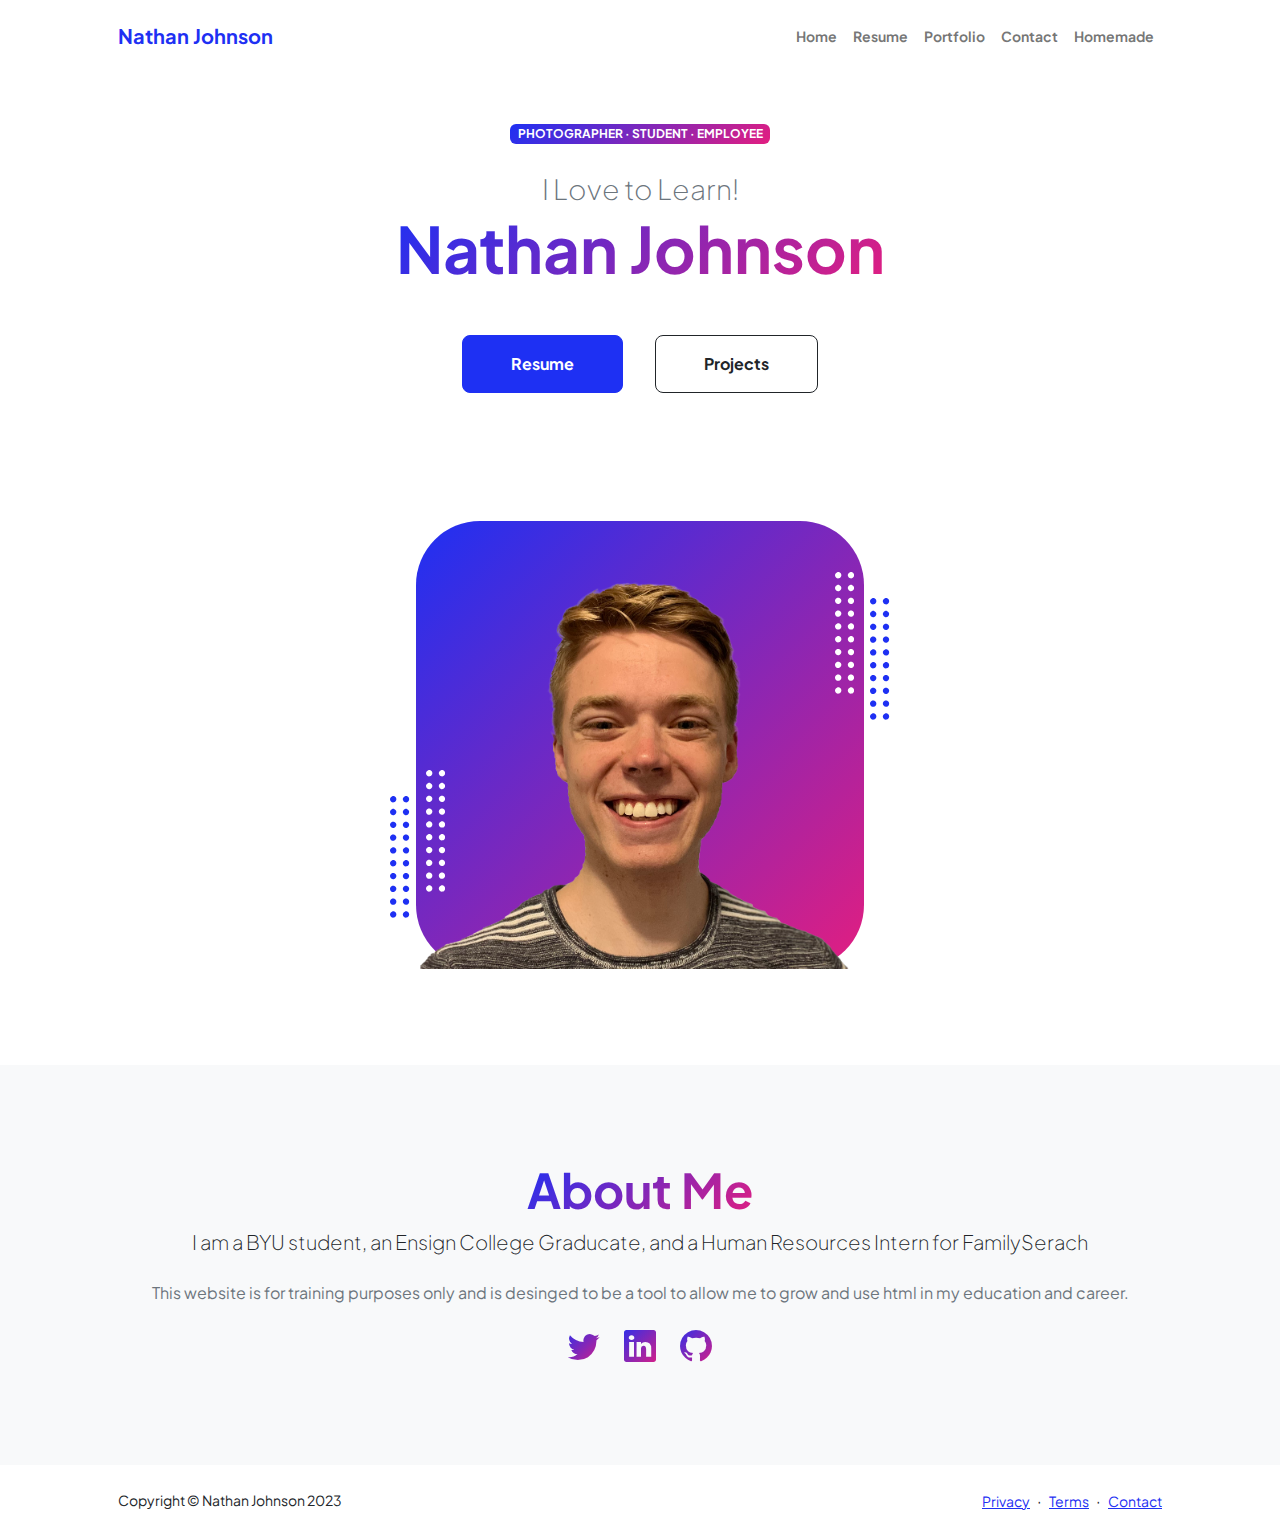
==== index.html @ 49709567 "Add files via upload" ====
<!DOCTYPE html>
<html lang="en">
    <head>
        <meta charset="utf-8" />
        <meta name="viewport" content="width=device-width, initial-scale=1, shrink-to-fit=no" />
        <meta name="description" content="" />
        <meta name="author" content="" />
        <title>Nathan Johnson</title>
        <!-- Favicon-->
        <link rel="icon" type="image/x-icon" href="assets/favicon.ico" />
        <!-- Custom Google font-->
        <link rel="preconnect" href="https://fonts.googleapis.com" />
        <link rel="preconnect" href="https://fonts.gstatic.com" crossorigin />
        <link href="https://fonts.googleapis.com/css2?family=Plus+Jakarta+Sans:wght@100;200;300;400;500;600;700;800;900&amp;display=swap" rel="stylesheet" />
        <!-- Bootstrap icons-->
        <link href="https://cdn.jsdelivr.net/npm/bootstrap-icons@1.8.1/font/bootstrap-icons.css" rel="stylesheet" />
        <!-- Core theme CSS (includes Bootstrap)-->
        <link href="css/styles.css" rel="stylesheet" />
    </head>
    <body class="d-flex flex-column h-100">
        <main class="flex-shrink-0">
            <!-- Navigation-->
            <nav class="navbar navbar-expand-lg navbar-light bg-white py-3">
                <div class="container px-5">
                    <a class="navbar-brand" href="index.html"><span class="fw-bolder text-primary">Nathan Johnson</span></a>
                    <button class="navbar-toggler" type="button" data-bs-toggle="collapse" data-bs-target="#navbarSupportedContent" aria-controls="navbarSupportedContent" aria-expanded="false" aria-label="Toggle navigation"><span class="navbar-toggler-icon"></span></button>
                    <div class="collapse navbar-collapse" id="navbarSupportedContent">
                        <ul class="navbar-nav ms-auto mb-2 mb-lg-0 small fw-bolder">
                            <li class="nav-item"><a class="nav-link" href="index.html">Home</a></li>
                            <li class="nav-item"><a class="nav-link" href="resume.html">Resume</a></li>
                            <li class="nav-item"><a class="nav-link" href="projects.html">Portfolio</a></li>
                            <li class="nav-item"><a class="nav-link" href="contact.html">Contact</a></li>
                            <li class="nav-item"><a class="nav-link" href="homemade.html">Homemade</a></li>
                        </ul>
                    </div>
                </div>
            </nav>
            <!-- Header-->
            <header class="py-5">
                <div class="container px-5 pb-5">
                    <div class="row gx-5 align-items-center">
                        <div class="col-xxl-5">
                            <!-- Header text content-->
                            <div class="text-center text-xxl-start">
                                <div class="badge bg-gradient-primary-to-secondary text-white mb-4"><div class="text-uppercase">Photographer &middot; Student &middot; Employee</div></div>
                                <div class="fs-3 fw-light text-muted">I Love to Learn!</div>
                                <h1 class="display-3 fw-bolder mb-5"><span class="text-gradient d-inline">Nathan Johnson</span></h1>
                                <div class="d-grid gap-3 d-sm-flex justify-content-sm-center justify-content-xxl-start mb-3">
                                    <a class="btn btn-primary btn-lg px-5 py-3 me-sm-3 fs-6 fw-bolder" href="resume.html">Resume</a>
                                    <a class="btn btn-outline-dark btn-lg px-5 py-3 fs-6 fw-bolder" href="projects.html">Projects</a>
                                </div>
                            </div>
                        </div>
                        <div class="col-xxl-7">
                            <!-- Header profile picture-->
                            <div class="d-flex justify-content-center mt-5 mt-xxl-0">
                                <div class="profile bg-gradient-primary-to-secondary">
                                    <!-- TIP: For best results, use a photo with a transparent background like the demo example below-->
                                    <!-- Watch a tutorial on how to do this on YouTube (link)-->
                                    <img class="profile-img" src="assets/Photo-of-Nathan-02.png" alt="..." />
                                    <div class="dots-1">
                                        <!-- SVG Dots-->
                                        <svg version="1.1" xmlns="http://www.w3.org/2000/svg" xmlns:xlink="http://www.w3.org/1999/xlink" x="0px" y="0px" viewBox="0 0 191.6 1215.4" style="enable-background: new 0 0 191.6 1215.4" xml:space="preserve">
                                            <g transform="translate(0.000000,1280.000000) scale(0.100000,-0.100000)">
                                                <path d="M227.7,12788.6c-105-35-200-141-222-248c-43-206,163-412,369-369c155,32,275,190,260,339c-11,105-90,213-190,262        C383.7,12801.6,289.7,12808.6,227.7,12788.6z"></path>
                                                <path d="M1507.7,12788.6c-151-50-253-216-222-362c25-119,136-230,254-255c194-41,395,142,375,339c-11,105-90,213-190,262        C1663.7,12801.6,1569.7,12808.6,1507.7,12788.6z"></path>
                                                <path d="M227.7,11508.6c-105-35-200-141-222-248c-43-206,163-412,369-369c155,32,275,190,260,339c-11,105-90,213-190,262        C383.7,11521.6,289.7,11528.6,227.7,11508.6z"></path>
                                                <path d="M1507.7,11508.6c-151-50-253-216-222-362c25-119,136-230,254-255c194-41,395,142,375,339c-11,105-90,213-190,262        C1663.7,11521.6,1569.7,11528.6,1507.7,11508.6z"></path>
                                                <path d="M227.7,10228.6c-105-35-200-141-222-248c-43-206,163-412,369-369c155,32,275,190,260,339c-11,105-90,213-190,262        C383.7,10241.6,289.7,10248.6,227.7,10228.6z"></path>
                                                <path d="M1507.7,10228.6c-105-35-200-141-222-248c-43-206,163-412,369-369c155,32,275,190,260,339c-11,105-90,213-190,262        C1663.7,10241.6,1569.7,10248.6,1507.7,10228.6z"></path>
                                                <path d="M227.7,8948.6c-105-35-200-141-222-248c-43-206,163-412,369-369c155,32,275,190,260,339c-11,105-90,213-190,262        C383.7,8961.6,289.7,8968.6,227.7,8948.6z"></path>
                                                <path d="M1507.7,8948.6c-105-35-200-141-222-248c-43-206,163-412,369-369c155,32,275,190,260,339c-11,105-90,213-190,262        C1663.7,8961.6,1569.7,8968.6,1507.7,8948.6z"></path>
                                                <path d="M227.7,7668.6c-105-35-200-141-222-248c-43-206,163-412,369-369c155,32,275,190,260,339c-11,105-90,213-190,262        C383.7,7681.6,289.7,7688.6,227.7,7668.6z"></path>
                                                <path d="M1507.7,7668.6c-105-35-200-141-222-248c-43-206,163-412,369-369c155,32,275,190,260,339c-11,105-90,213-190,262        C1663.7,7681.6,1569.7,7688.6,1507.7,7668.6z"></path>
                                                <path d="M227.7,6388.6c-105-35-200-141-222-248c-43-206,163-412,369-369c155,32,275,190,260,339c-11,105-90,213-190,262        C383.7,6401.6,289.7,6408.6,227.7,6388.6z"></path>
                                                <path d="M1507.7,6388.6c-105-35-200-141-222-248c-43-206,163-412,369-369c155,32,275,190,260,339c-11,105-90,213-190,262        C1663.7,6401.6,1569.7,6408.6,1507.7,6388.6z"></path>
                                                <path d="M227.7,5108.6c-105-35-200-141-222-248c-43-206,163-412,369-369c155,32,275,190,260,339c-11,105-90,213-190,262        C383.7,5121.6,289.7,5128.6,227.7,5108.6z"></path>
                                                <path d="M1507.7,5108.6c-105-35-200-141-222-248c-43-206,163-412,369-369c155,32,275,190,260,339c-11,105-90,213-190,262        C1663.7,5121.6,1569.7,5128.6,1507.7,5108.6z"></path>
                                                <path d="M227.7,3828.6c-105-35-200-141-222-248c-43-206,163-412,369-369c155,32,275,190,260,339c-11,105-90,213-190,262        C383.7,3841.6,289.7,3848.6,227.7,3828.6z"></path>
                                                <path d="M1507.7,3828.6c-105-35-200-141-222-248c-43-206,163-412,369-369c155,32,275,190,260,339c-11,105-90,213-190,262        C1663.7,3841.6,1569.7,3848.6,1507.7,3828.6z"></path>
                                                <path d="M227.7,2548.6c-105-35-200-141-222-248c-43-206,163-412,369-369c155,32,275,190,260,339c-11,105-90,213-190,262        C383.7,2561.6,289.7,2568.6,227.7,2548.6z"></path>
                                                <path d="M1507.7,2548.6c-105-35-200-141-222-248c-43-206,163-412,369-369c155,32,275,190,260,339c-11,105-90,213-190,262        C1663.7,2561.6,1569.7,2568.6,1507.7,2548.6z"></path>
                                                <path d="M227.7,1268.6c-105-35-200-141-222-248c-43-206,163-412,369-369c155,32,275,190,260,339c-11,105-90,213-190,262        C383.7,1281.6,289.7,1288.6,227.7,1268.6z"></path>
                                                <path d="M1507.7,1268.6c-105-35-200-141-222-248c-43-206,163-412,369-369c155,32,275,190,260,339c-11,105-90,213-190,262        C1663.7,1281.6,1569.7,1288.6,1507.7,1268.6z"></path>
                                            </g>
                                        </svg>
                                        <!-- END of SVG dots-->
                                    </div>
                                    <div class="dots-2">
                                        <!-- SVG Dots-->
                                        <svg version="1.1" xmlns="http://www.w3.org/2000/svg" xmlns:xlink="http://www.w3.org/1999/xlink" x="0px" y="0px" viewBox="0 0 191.6 1215.4" style="enable-background: new 0 0 191.6 1215.4" xml:space="preserve">
                                            <g transform="translate(0.000000,1280.000000) scale(0.100000,-0.100000)">
                                                <path d="M227.7,12788.6c-105-35-200-141-222-248c-43-206,163-412,369-369c155,32,275,190,260,339c-11,105-90,213-190,262        C383.7,12801.6,289.7,12808.6,227.7,12788.6z"></path>
                                                <path d="M1507.7,12788.6c-151-50-253-216-222-362c25-119,136-230,254-255c194-41,395,142,375,339c-11,105-90,213-190,262        C1663.7,12801.6,1569.7,12808.6,1507.7,12788.6z"></path>
                                                <path d="M227.7,11508.6c-105-35-200-141-222-248c-43-206,163-412,369-369c155,32,275,190,260,339c-11,105-90,213-190,262        C383.7,11521.6,289.7,11528.6,227.7,11508.6z"></path>
                                                <path d="M1507.7,11508.6c-151-50-253-216-222-362c25-119,136-230,254-255c194-41,395,142,375,339c-11,105-90,213-190,262        C1663.7,11521.6,1569.7,11528.6,1507.7,11508.6z"></path>
                                                <path d="M227.7,10228.6c-105-35-200-141-222-248c-43-206,163-412,369-369c155,32,275,190,260,339c-11,105-90,213-190,262        C383.7,10241.6,289.7,10248.6,227.7,10228.6z"></path>
                                                <path d="M1507.7,10228.6c-105-35-200-141-222-248c-43-206,163-412,369-369c155,32,275,190,260,339c-11,105-90,213-190,262        C1663.7,10241.6,1569.7,10248.6,1507.7,10228.6z"></path>
                                                <path d="M227.7,8948.6c-105-35-200-141-222-248c-43-206,163-412,369-369c155,32,275,190,260,339c-11,105-90,213-190,262        C383.7,8961.6,289.7,8968.6,227.7,8948.6z"></path>
                                                <path d="M1507.7,8948.6c-105-35-200-141-222-248c-43-206,163-412,369-369c155,32,275,190,260,339c-11,105-90,213-190,262        C1663.7,8961.6,1569.7,8968.6,1507.7,8948.6z"></path>
                                                <path d="M227.7,7668.6c-105-35-200-141-222-248c-43-206,163-412,369-369c155,32,275,190,260,339c-11,105-90,213-190,262        C383.7,7681.6,289.7,7688.6,227.7,7668.6z"></path>
                                                <path d="M1507.7,7668.6c-105-35-200-141-222-248c-43-206,163-412,369-369c155,32,275,190,260,339c-11,105-90,213-190,262        C1663.7,7681.6,1569.7,7688.6,1507.7,7668.6z"></path>
                                                <path d="M227.7,6388.6c-105-35-200-141-222-248c-43-206,163-412,369-369c155,32,275,190,260,339c-11,105-90,213-190,262        C383.7,6401.6,289.7,6408.6,227.7,6388.6z"></path>
                                                <path d="M1507.7,6388.6c-105-35-200-141-222-248c-43-206,163-412,369-369c155,32,275,190,260,339c-11,105-90,213-190,262        C1663.7,6401.6,1569.7,6408.6,1507.7,6388.6z"></path>
                                                <path d="M227.7,5108.6c-105-35-200-141-222-248c-43-206,163-412,369-369c155,32,275,190,260,339c-11,105-90,213-190,262        C383.7,5121.6,289.7,5128.6,227.7,5108.6z"></path>
                                                <path d="M1507.7,5108.6c-105-35-200-141-222-248c-43-206,163-412,369-369c155,32,275,190,260,339c-11,105-90,213-190,262        C1663.7,5121.6,1569.7,5128.6,1507.7,5108.6z"></path>
                                                <path d="M227.7,3828.6c-105-35-200-141-222-248c-43-206,163-412,369-369c155,32,275,190,260,339c-11,105-90,213-190,262        C383.7,3841.6,289.7,3848.6,227.7,3828.6z"></path>
                                                <path d="M1507.7,3828.6c-105-35-200-141-222-248c-43-206,163-412,369-369c155,32,275,190,260,339c-11,105-90,213-190,262        C1663.7,3841.6,1569.7,3848.6,1507.7,3828.6z"></path>
                                                <path d="M227.7,2548.6c-105-35-200-141-222-248c-43-206,163-412,369-369c155,32,275,190,260,339c-11,105-90,213-190,262        C383.7,2561.6,289.7,2568.6,227.7,2548.6z"></path>
                                                <path d="M1507.7,2548.6c-105-35-200-141-222-248c-43-206,163-412,369-369c155,32,275,190,260,339c-11,105-90,213-190,262        C1663.7,2561.6,1569.7,2568.6,1507.7,2548.6z"></path>
                                                <path d="M227.7,1268.6c-105-35-200-141-222-248c-43-206,163-412,369-369c155,32,275,190,260,339c-11,105-90,213-190,262        C383.7,1281.6,289.7,1288.6,227.7,1268.6z"></path>
                                                <path d="M1507.7,1268.6c-105-35-200-141-222-248c-43-206,163-412,369-369c155,32,275,190,260,339c-11,105-90,213-190,262        C1663.7,1281.6,1569.7,1288.6,1507.7,1268.6z"></path>
                                            </g>
                                        </svg>
                                        <!-- END of SVG dots-->
                                    </div>
                                    <div class="dots-3">
                                        <!-- SVG Dots-->
                                        <svg version="1.1" xmlns="http://www.w3.org/2000/svg" xmlns:xlink="http://www.w3.org/1999/xlink" x="0px" y="0px" viewBox="0 0 191.6 1215.4" style="enable-background: new 0 0 191.6 1215.4" xml:space="preserve">
                                            <g transform="translate(0.000000,1280.000000) scale(0.100000,-0.100000)">
                                                <path d="M227.7,12788.6c-105-35-200-141-222-248c-43-206,163-412,369-369c155,32,275,190,260,339c-11,105-90,213-190,262        C383.7,12801.6,289.7,12808.6,227.7,12788.6z"></path>
                                                <path d="M1507.7,12788.6c-151-50-253-216-222-362c25-119,136-230,254-255c194-41,395,142,375,339c-11,105-90,213-190,262        C1663.7,12801.6,1569.7,12808.6,1507.7,12788.6z"></path>
                                                <path d="M227.7,11508.6c-105-35-200-141-222-248c-43-206,163-412,369-369c155,32,275,190,260,339c-11,105-90,213-190,262        C383.7,11521.6,289.7,11528.6,227.7,11508.6z"></path>
                                                <path d="M1507.7,11508.6c-151-50-253-216-222-362c25-119,136-230,254-255c194-41,395,142,375,339c-11,105-90,213-190,262        C1663.7,11521.6,1569.7,11528.6,1507.7,11508.6z"></path>
                                                <path d="M227.7,10228.6c-105-35-200-141-222-248c-43-206,163-412,369-369c155,32,275,190,260,339c-11,105-90,213-190,262        C383.7,10241.6,289.7,10248.6,227.7,10228.6z"></path>
                                                <path d="M1507.7,10228.6c-105-35-200-141-222-248c-43-206,163-412,369-369c155,32,275,190,260,339c-11,105-90,213-190,262        C1663.7,10241.6,1569.7,10248.6,1507.7,10228.6z"></path>
                                                <path d="M227.7,8948.6c-105-35-200-141-222-248c-43-206,163-412,369-369c155,32,275,190,260,339c-11,105-90,213-190,262        C383.7,8961.6,289.7,8968.6,227.7,8948.6z"></path>
                                                <path d="M1507.7,8948.6c-105-35-200-141-222-248c-43-206,163-412,369-369c155,32,275,190,260,339c-11,105-90,213-190,262        C1663.7,8961.6,1569.7,8968.6,1507.7,8948.6z"></path>
                                                <path d="M227.7,7668.6c-105-35-200-141-222-248c-43-206,163-412,369-369c155,32,275,190,260,339c-11,105-90,213-190,262        C383.7,7681.6,289.7,7688.6,227.7,7668.6z"></path>
                                                <path d="M1507.7,7668.6c-105-35-200-141-222-248c-43-206,163-412,369-369c155,32,275,190,260,339c-11,105-90,213-190,262        C1663.7,7681.6,1569.7,7688.6,1507.7,7668.6z"></path>
                                                <path d="M227.7,6388.6c-105-35-200-141-222-248c-43-206,163-412,369-369c155,32,275,190,260,339c-11,105-90,213-190,262        C383.7,6401.6,289.7,6408.6,227.7,6388.6z"></path>
                                                <path d="M1507.7,6388.6c-105-35-200-141-222-248c-43-206,163-412,369-369c155,32,275,190,260,339c-11,105-90,213-190,262        C1663.7,6401.6,1569.7,6408.6,1507.7,6388.6z"></path>
                                                <path d="M227.7,5108.6c-105-35-200-141-222-248c-43-206,163-412,369-369c155,32,275,190,260,339c-11,105-90,213-190,262        C383.7,5121.6,289.7,5128.6,227.7,5108.6z"></path>
                                                <path d="M1507.7,5108.6c-105-35-200-141-222-248c-43-206,163-412,369-369c155,32,275,190,260,339c-11,105-90,213-190,262        C1663.7,5121.6,1569.7,5128.6,1507.7,5108.6z"></path>
                                                <path d="M227.7,3828.6c-105-35-200-141-222-248c-43-206,163-412,369-369c155,32,275,190,260,339c-11,105-90,213-190,262        C383.7,3841.6,289.7,3848.6,227.7,3828.6z"></path>
                                                <path d="M1507.7,3828.6c-105-35-200-141-222-248c-43-206,163-412,369-369c155,32,275,190,260,339c-11,105-90,213-190,262        C1663.7,3841.6,1569.7,3848.6,1507.7,3828.6z"></path>
                                                <path d="M227.7,2548.6c-105-35-200-141-222-248c-43-206,163-412,369-369c155,32,275,190,260,339c-11,105-90,213-190,262        C383.7,2561.6,289.7,2568.6,227.7,2548.6z"></path>
                                                <path d="M1507.7,2548.6c-105-35-200-141-222-248c-43-206,163-412,369-369c155,32,275,190,260,339c-11,105-90,213-190,262        C1663.7,2561.6,1569.7,2568.6,1507.7,2548.6z"></path>
                                                <path d="M227.7,1268.6c-105-35-200-141-222-248c-43-206,163-412,369-369c155,32,275,190,260,339c-11,105-90,213-190,262        C383.7,1281.6,289.7,1288.6,227.7,1268.6z"></path>
                                                <path d="M1507.7,1268.6c-105-35-200-141-222-248c-43-206,163-412,369-369c155,32,275,190,260,339c-11,105-90,213-190,262        C1663.7,1281.6,1569.7,1288.6,1507.7,1268.6z"></path>
                                            </g>
                                        </svg>
                                        <!-- END of SVG dots-->
                                    </div>
                                    <div class="dots-4">
                                        <!-- SVG Dots-->
                                        <svg version="1.1" xmlns="http://www.w3.org/2000/svg" xmlns:xlink="http://www.w3.org/1999/xlink" x="0px" y="0px" viewBox="0 0 191.6 1215.4" style="enable-background: new 0 0 191.6 1215.4" xml:space="preserve">
                                            <g transform="translate(0.000000,1280.000000) scale(0.100000,-0.100000)">
                                                <path d="M227.7,12788.6c-105-35-200-141-222-248c-43-206,163-412,369-369c155,32,275,190,260,339c-11,105-90,213-190,262        C383.7,12801.6,289.7,12808.6,227.7,12788.6z"></path>
                                                <path d="M1507.7,12788.6c-151-50-253-216-222-362c25-119,136-230,254-255c194-41,395,142,375,339c-11,105-90,213-190,262        C1663.7,12801.6,1569.7,12808.6,1507.7,12788.6z"></path>
                                                <path d="M227.7,11508.6c-105-35-200-141-222-248c-43-206,163-412,369-369c155,32,275,190,260,339c-11,105-90,213-190,262        C383.7,11521.6,289.7,11528.6,227.7,11508.6z"></path>
                                                <path d="M1507.7,11508.6c-151-50-253-216-222-362c25-119,136-230,254-255c194-41,395,142,375,339c-11,105-90,213-190,262        C1663.7,11521.6,1569.7,11528.6,1507.7,11508.6z"></path>
                                                <path d="M227.7,10228.6c-105-35-200-141-222-248c-43-206,163-412,369-369c155,32,275,190,260,339c-11,105-90,213-190,262        C383.7,10241.6,289.7,10248.6,227.7,10228.6z"></path>
                                                <path d="M1507.7,10228.6c-105-35-200-141-222-248c-43-206,163-412,369-369c155,32,275,190,260,339c-11,105-90,213-190,262        C1663.7,10241.6,1569.7,10248.6,1507.7,10228.6z"></path>
                                                <path d="M227.7,8948.6c-105-35-200-141-222-248c-43-206,163-412,369-369c155,32,275,190,260,339c-11,105-90,213-190,262        C383.7,8961.6,289.7,8968.6,227.7,8948.6z"></path>
                                                <path d="M1507.7,8948.6c-105-35-200-141-222-248c-43-206,163-412,369-369c155,32,275,190,260,339c-11,105-90,213-190,262        C1663.7,8961.6,1569.7,8968.6,1507.7,8948.6z"></path>
                                                <path d="M227.7,7668.6c-105-35-200-141-222-248c-43-206,163-412,369-369c155,32,275,190,260,339c-11,105-90,213-190,262        C383.7,7681.6,289.7,7688.6,227.7,7668.6z"></path>
                                                <path d="M1507.7,7668.6c-105-35-200-141-222-248c-43-206,163-412,369-369c155,32,275,190,260,339c-11,105-90,213-190,262        C1663.7,7681.6,1569.7,7688.6,1507.7,7668.6z"></path>
                                                <path d="M227.7,6388.6c-105-35-200-141-222-248c-43-206,163-412,369-369c155,32,275,190,260,339c-11,105-90,213-190,262        C383.7,6401.6,289.7,6408.6,227.7,6388.6z"></path>
                                                <path d="M1507.7,6388.6c-105-35-200-141-222-248c-43-206,163-412,369-369c155,32,275,190,260,339c-11,105-90,213-190,262        C1663.7,6401.6,1569.7,6408.6,1507.7,6388.6z"></path>
                                                <path d="M227.7,5108.6c-105-35-200-141-222-248c-43-206,163-412,369-369c155,32,275,190,260,339c-11,105-90,213-190,262        C383.7,5121.6,289.7,5128.6,227.7,5108.6z"></path>
                                                <path d="M1507.7,5108.6c-105-35-200-141-222-248c-43-206,163-412,369-369c155,32,275,190,260,339c-11,105-90,213-190,262        C1663.7,5121.6,1569.7,5128.6,1507.7,5108.6z"></path>
                                                <path d="M227.7,3828.6c-105-35-200-141-222-248c-43-206,163-412,369-369c155,32,275,190,260,339c-11,105-90,213-190,262        C383.7,3841.6,289.7,3848.6,227.7,3828.6z"></path>
                                                <path d="M1507.7,3828.6c-105-35-200-141-222-248c-43-206,163-412,369-369c155,32,275,190,260,339c-11,105-90,213-190,262        C1663.7,3841.6,1569.7,3848.6,1507.7,3828.6z"></path>
                                                <path d="M227.7,2548.6c-105-35-200-141-222-248c-43-206,163-412,369-369c155,32,275,190,260,339c-11,105-90,213-190,262        C383.7,2561.6,289.7,2568.6,227.7,2548.6z"></path>
                                                <path d="M1507.7,2548.6c-105-35-200-141-222-248c-43-206,163-412,369-369c155,32,275,190,260,339c-11,105-90,213-190,262        C1663.7,2561.6,1569.7,2568.6,1507.7,2548.6z"></path>
                                                <path d="M227.7,1268.6c-105-35-200-141-222-248c-43-206,163-412,369-369c155,32,275,190,260,339c-11,105-90,213-190,262        C383.7,1281.6,289.7,1288.6,227.7,1268.6z"></path>
                                                <path d="M1507.7,1268.6c-105-35-200-141-222-248c-43-206,163-412,369-369c155,32,275,190,260,339c-11,105-90,213-190,262        C1663.7,1281.6,1569.7,1288.6,1507.7,1268.6z"></path>
                                            </g>
                                        </svg>
                                        <!-- END of SVG dots-->
                                    </div>
                                </div>
                            </div>
                        </div>
                    </div>
                </div>
            </header>
            <!-- About Section-->
            <section class="bg-light py-5">
                <div class="container px-5">
                    <div class="row gx-5 justify-content-center">
                        <div class="col-xxl-8">
                            <div class="text-center my-5">
                                <h2 class="display-5 fw-bolder"><span class="text-gradient d-inline">About Me</span></h2>
                                <p class="lead fw-light mb-4">I am a BYU student, an Ensign College Graducate, and a Human Resources Intern for FamilySerach</p>
                                <p class="text-muted">This website is for training purposes only and is desinged to be a tool to allow me to grow and use html in my education and career.</p>
                                <div class="d-flex justify-content-center fs-2 gap-4">
                                    <a class="text-gradient" href="#!"><i class="bi bi-twitter"></i></a>
                                    <a class="text-gradient" href="#!"><i class="bi bi-linkedin"></i></a>
                                    <a class="text-gradient" href="#!"><i class="bi bi-github"></i></a>
                                </div>
                            </div>
                        </div>
                    </div>
                </div>
            </section>
        </main>
        <!-- Footer-->
        <footer class="bg-white py-4 mt-auto">
            <div class="container px-5">
                <div class="row align-items-center justify-content-between flex-column flex-sm-row">
                    <div class="col-auto"><div class="small m-0">Copyright &copy; Nathan Johnson 2023</div></div>
                    <div class="col-auto">
                        <a class="small" href="#!">Privacy</a>
                        <span class="mx-1">&middot;</span>
                        <a class="small" href="#!">Terms</a>
                        <span class="mx-1">&middot;</span>
                        <a class="small" href="#!">Contact</a>
                    </div>
                </div>
            </div>
        </footer>
        <!-- Bootstrap core JS-->
        <script src="https://cdn.jsdelivr.net/npm/bootstrap@5.2.3/dist/js/bootstrap.bundle.min.js"></script>
        <!-- Core theme JS-->
        <script src="js/scripts.js"></script>
    </body>
</html>
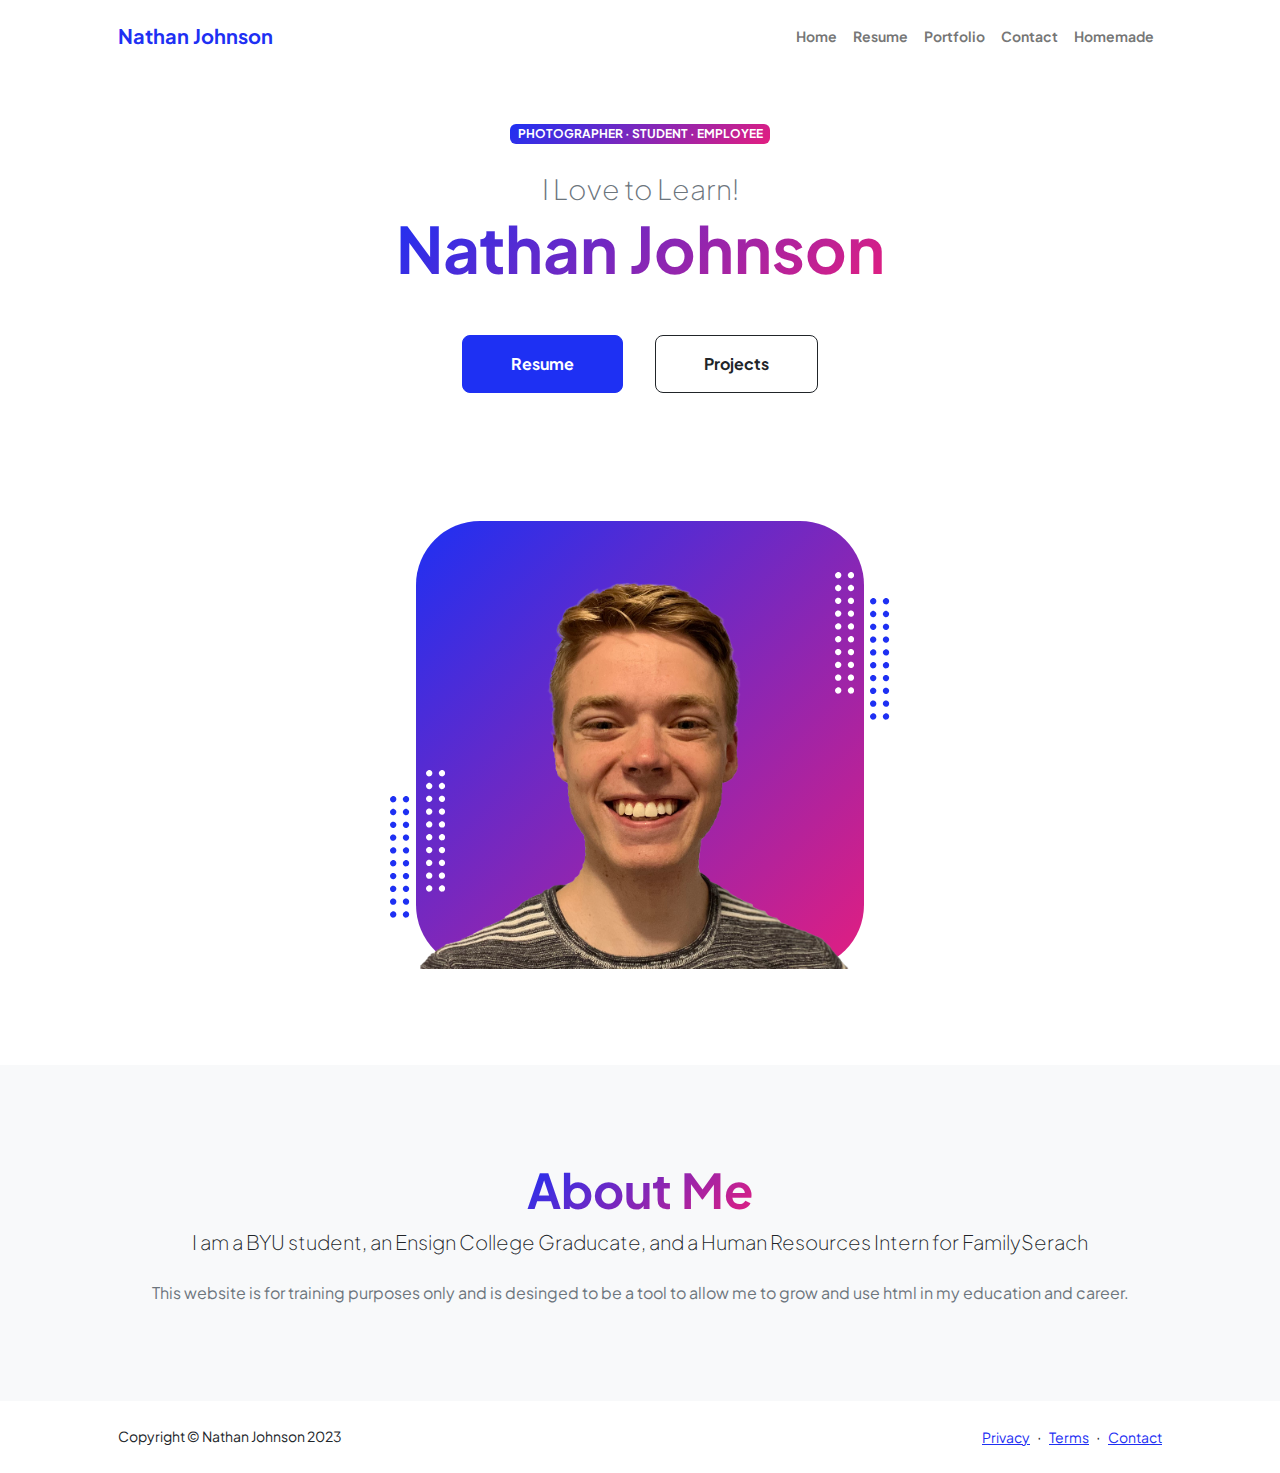
==== commit 98ad2afa: "Update index.html" ====
--- a/index.html
+++ b/index.html
@@ -185,11 +185,6 @@
                                 <h2 class="display-5 fw-bolder"><span class="text-gradient d-inline">About Me</span></h2>
                                 <p class="lead fw-light mb-4">I am a BYU student, an Ensign College Graducate, and a Human Resources Intern for FamilySerach</p>
                                 <p class="text-muted">This website is for training purposes only and is desinged to be a tool to allow me to grow and use html in my education and career.</p>
-                                <div class="d-flex justify-content-center fs-2 gap-4">
-                                    <a class="text-gradient" href="#!"><i class="bi bi-twitter"></i></a>
-                                    <a class="text-gradient" href="#!"><i class="bi bi-linkedin"></i></a>
-                                    <a class="text-gradient" href="#!"><i class="bi bi-github"></i></a>
-                                </div>
                             </div>
                         </div>
                     </div>
